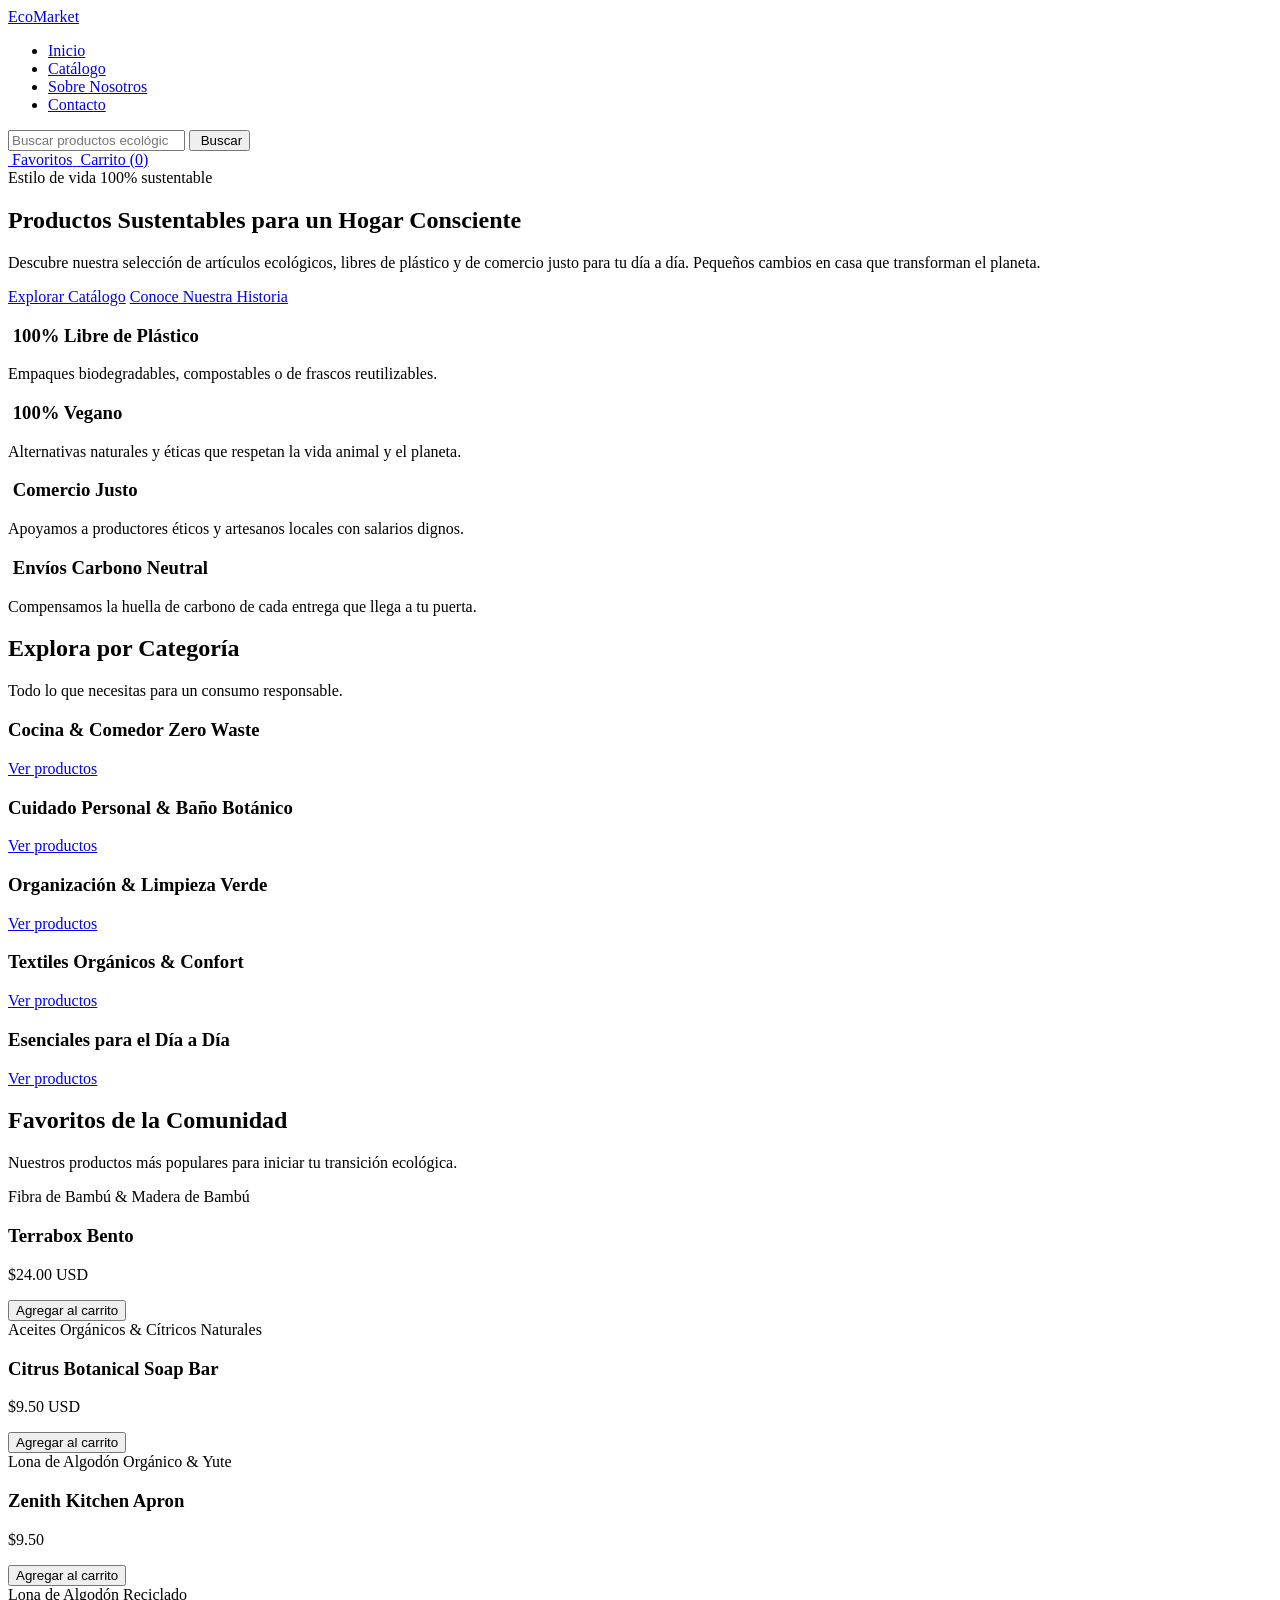
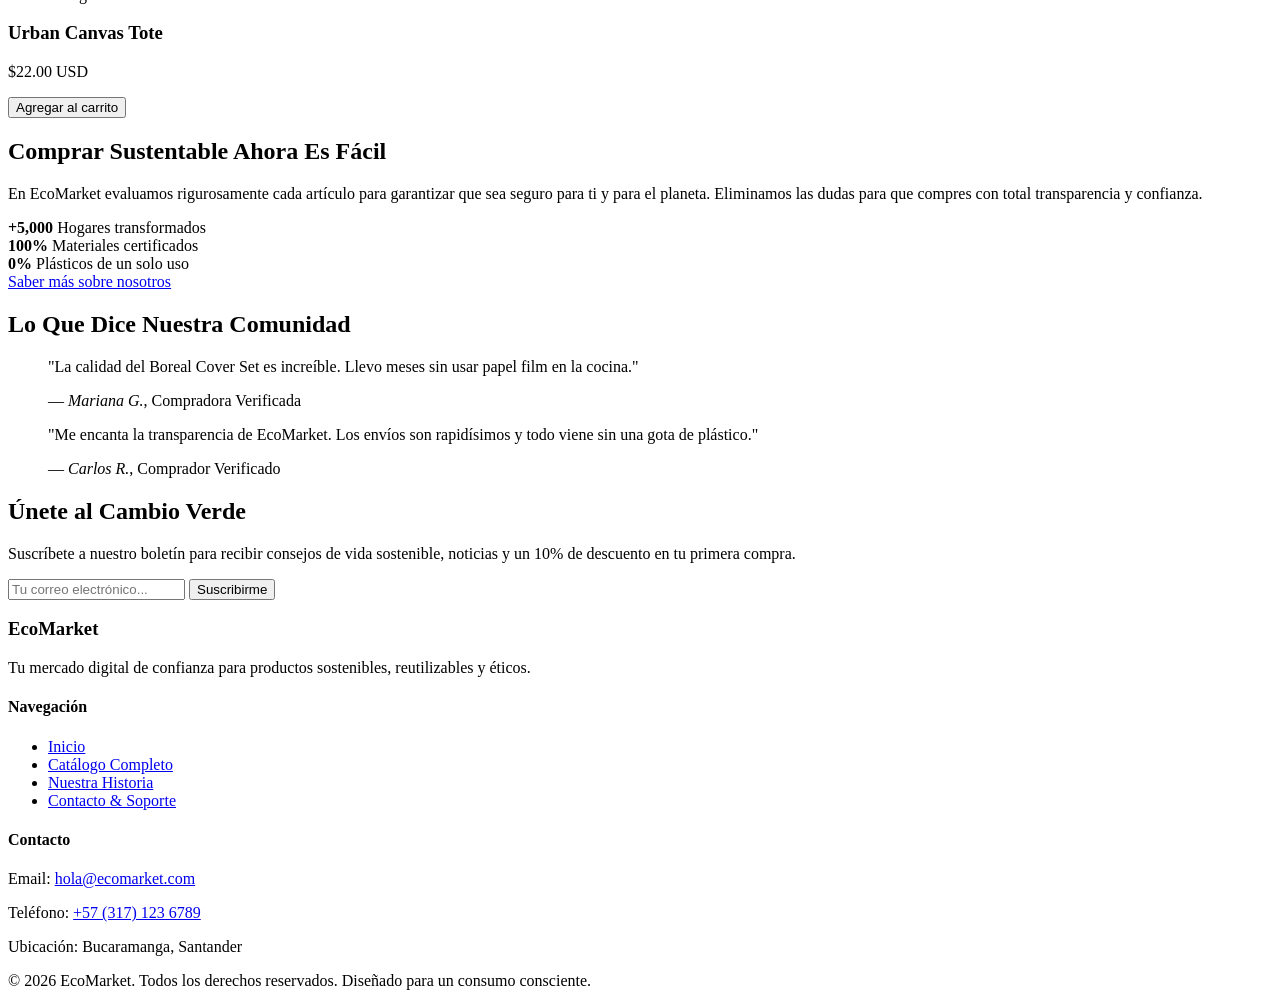
==== index.html @ e83c9e43 "feat:" ====
<!DOCTYPE html>
<html lang="es">
<head>
  <meta charset="UTF-8">
  <meta name="viewport" content="width=device-width, initial-scale=1.0">
  <title>EcoMarket | Mercado Digital de Productos Sustentables</title>
  <link rel="stylesheet" href="css/main.css">
  <link rel="stylesheet" href="css/components.css">
  <link rel="stylesheet" href="css/layout.css">
  <link rel="stylesheet" href="css/animations.css">
</head>
<body>

  <header>
    <a href="#" class="logo">EcoMarket</a>
    
    <nav aria-label="Navegación principal">
      <ul>
        <li><a href="index.html">Inicio</a></li>
        <li><a href="../EcoMarket/views/productos.html">Catálogo</a></li>
        <li><a href="../EcoMarket/views/sobre-nosotros.html">Sobre Nosotros</a></li>
        <li><a href="../EcoMarket/views/contacto.html">Contacto</a></li>
      </ul>
    </nav>


<form role="search" action="..." method="get" class="header-search">
    <div class="search-input-wrapper">
      <input 
        type="search" 
        id="search-input" 
        name="q" 
        placeholder="Buscar productos ecológicos..." 
        required
      >
      <button type="submit" aria-label="Buscar">
        <img src="../EcoMarket/img/icons/search.svg" alt="" class="btn-icon-sm">
        <span>Buscar</span>
      </button>
    </div>
  </form>

  <div class="user-actions">
    <a href="#favoritos" class="user-btn">
      <img src="../EcoMarket/img/icons/borderstar.svg" alt="" class="btn-icon-sm">
      <span>Favoritos</span>
    </a>
    <a href="#carrito" class="user-btn" aria-label="Carrito de compras con 0 artículos">
      <img src="../EcoMarket/img/icons/cart.svg" alt="" class="btn-icon-sm">
      <span>Carrito (0)</span>
    </a>
  </div>
</header>


  <main id="inicio">

    <section class="hero" style="background-image: url('../EcoMarket/img/hero/hero.index.png');">
      <span class="badge">Estilo de vida 100% sustentable</span>
      <h1>Productos Sustentables para un Hogar Consciente</h1>
      <p>
        Descubre nuestra selección de artículos ecológicos, libres de plástico y de comercio justo para tu día a día. 
        Pequeños cambios en casa que transforman el planeta.
      </p>
      <div class="hero-buttons">
        <a href="../EcoMarket/views/productos.html" class="btn btn-primary">Explorar Catálogo</a>
        <a href="../EcoMarket/views/sobre-nosotros.html" class="btn btn-secondary">Conoce Nuestra Historia</a>
      </div>
    </section>

    <section class="benefits" aria-label="Beneficios Ecológicos">
      <div class="benefit-item">
        <h3>
            <img src="../EcoMarket/img/icons/boton1.svg" alt="" class="icon">
            100% Libre de Plástico
        </h3>
        <p>Empaques biodegradables, compostables o de frascos reutilizables.</p>
      </div>

      <div class="benefit-item">
        <h3>
            <img src="../EcoMarket/img/icons/boton2.svg" alt="" class="icon">
            100% Vegano
        </h3>
        <p>Alternativas naturales y éticas que respetan la vida animal y el planeta.</p>
      </div>

      <div class="benefit-item">
        <h3>
            <img src="../EcoMarket/img/icons/boton3.svg" alt="" class="icon">
            Comercio Justo
        </h3>
        <p>Apoyamos a productores éticos y artesanos locales con salarios dignos.</p>
      </div>

      <div class="benefit-item">
        <h3>
            <img src="../EcoMarket/img/icons/boton4.svg" alt="" class="icon">
            Envíos Carbono Neutral
        </h3>
        <p>Compensamos la huella de carbono de cada entrega que llega a tu puerta.</p>
      </div>

    </section>


    <section id="catalogo" class="categories">
      <h2>Explora por Categoría</h2>
      <p>Todo lo que necesitas para un consumo responsable.</p>
      
      <div class="category-grid">
        <article class="category-card">
          <h3>Cocina &amp; Comedor Zero Waste</h3>
          <a href="#cocina">Ver productos</a>
        </article>

        <article class="category-card">
          <h3>Cuidado Personal &amp; Baño Botánico</h3>
          <a href="#cuidado-personal">Ver productos</a>
        </article>

        <article class="category-card">
          <h3>Organización &amp; Limpieza Verde</h3>
          <a href="#limpieza">Ver productos</a>
        </article>

        <article class="category-card">
          <h3>Textiles Orgánicos &amp; Confort</h3>
          <a href="#textiles">Ver productos</a>
        </article>

        <article class="category-card">
          <h3>Esenciales para el Día a Día</h3>
          <a href="#esenciales">Ver productos</a>
        </article>
      </div>
    </section>


    <section class="featured-products">
      <h2>Favoritos de la Comunidad</h2>
      <p>Nuestros productos más populares para iniciar tu transición ecológica.</p>

      <div class="product-grid">
        <!-- Producto 1 -->
        <article class="product-card">
          <span class="product-badge">Fibra de Bambú &amp; Madera de Bambú</span>
          <h3>Terrabox Bento</h3>
          <p class="price">$24.00 USD</p>
          <button type="button">Agregar al carrito</button>
        </article>

        <!-- Producto 2 -->
        <article class="product-card">
          <span class="product-badge">Aceites Orgánicos &amp; Cítricos Naturales</span>
          <h3>Citrus Botanical Soap Bar</h3>
          <p class="price">$9.50 USD</p>
          <button type="button">Agregar al carrito</button>
        </article>

        <!-- Producto 3 -->
        <article class="product-card">
          <span class="product-badge">Lona de Algodón Orgánico &amp; Yute</span>
          <h3>Zenith Kitchen Apron</h3>
          <p class="price">$9.50</p>
          <button type="button">Agregar al carrito</button>
        </article>

        <!-- Producto 4 -->
        <article class="product-card">
          <span class="product-badge">Lona de Algodón Reciclado</span>
          <h3>Urban Canvas Tote</h3>
          <p class="price">$22.00 USD</p>
          <button type="button">Agregar al carrito</button>
        </article>
      </div>
    </section>


    <section id="sobre-nosotros" class="about-brand">
      <h2>Comprar Sustentable Ahora Es Fácil</h2>
      <p>
        En EcoMarket evaluamos rigurosamente cada artículo para garantizar que sea seguro para ti y para el planeta. 
        Eliminamos las dudas para que compres con total transparencia y confianza.
      </p>

      <div class="stats-grid">
        <div class="stat-item">
          <strong class="stat-number">+5,000</strong>
          <span class="stat-label">Hogares transformados</span>
        </div>
        <div class="stat-item">
          <strong class="stat-number">100%</strong>
          <span class="stat-label">Materiales certificados</span>
        </div>
        <div class="stat-item">
          <strong class="stat-number">0%</strong>
          <span class="stat-label">Plásticos de un solo uso</span>
        </div>
      </div>

      <a href="#historia-completa" class="btn">Saber más sobre nosotros</a>
    </section>


    <section class="testimonials">
      <h2>Lo Que Dice Nuestra Comunidad</h2>

      <div class="testimonials-grid">
        <blockquote class="testimonial-card">
          <p>"La calidad del Boreal Cover Set es increíble. Llevo meses sin usar papel film en la cocina."</p>
          <footer>— <cite>Mariana G.</cite>, Compradora Verificada</footer>
        </blockquote>

        <blockquote class="testimonial-card">
          <p>"Me encanta la transparencia de EcoMarket. Los envíos son rapidísimos y todo viene sin una gota de plástico."</p>
          <footer>— <cite>Carlos R.</cite>, Comprador Verificado</footer>
        </blockquote>
      </div>
    </section>


    <section class="newsletter-section">
      <h2>Únete al Cambio Verde</h2>
      <p>Suscríbete a nuestro boletín para recibir consejos de vida sostenible, noticias y un 10% de descuento en tu primera compra.</p>
  
    <form class="newsletter-form" action="#" method="post">
      <input 
        type="email" 
        placeholder="Tu correo electrónico..." 
        required 
        aria-label="Tu correo electrónico"
      >
      <button type="submit">Suscribirme</button>
    </form>
  </section>

  </main>


  <footer id="contacto">
    <div class="footer-columns">
      

      <div class="footer-col">
        <h3>EcoMarket</h3>
        <p>Tu mercado digital de confianza para productos sostenibles, reutilizables y éticos.</p>
      </div>


      <div class="footer-col">
        <h4>Navegación</h4>
        <ul>
            <li><a href="index.html">Inicio</a></li>
          <li><a href="../EcoMarket/views/productos.html">Catálogo Completo</a></li>
          <li><a href="../EcoMarket/views/sobre-nosotros.html">Nuestra Historia</a></li>
          <li><a href="../EcoMarket/views/contacto.html">Contacto &amp; Soporte</a></li>
        </ul>
      </div>


      <div class="footer-col">
        <h4>Contacto</h4>
        <p>Email: <a href="mailto:hola@ecomarket.com">hola@ecomarket.com</a></p>
        <p>Teléfono: <a href="tel:+525512345678">+57 (317) 123 6789</a></p>
        <p>Ubicación: Bucaramanga, Santander</p>
      </div>

    </div>

    <div class="footer-bottom">
      <p>&copy; 2026 EcoMarket. Todos los derechos reservados. Diseñado para un consumo consciente.</p>
    </div>
  </footer>

</body>
</html>
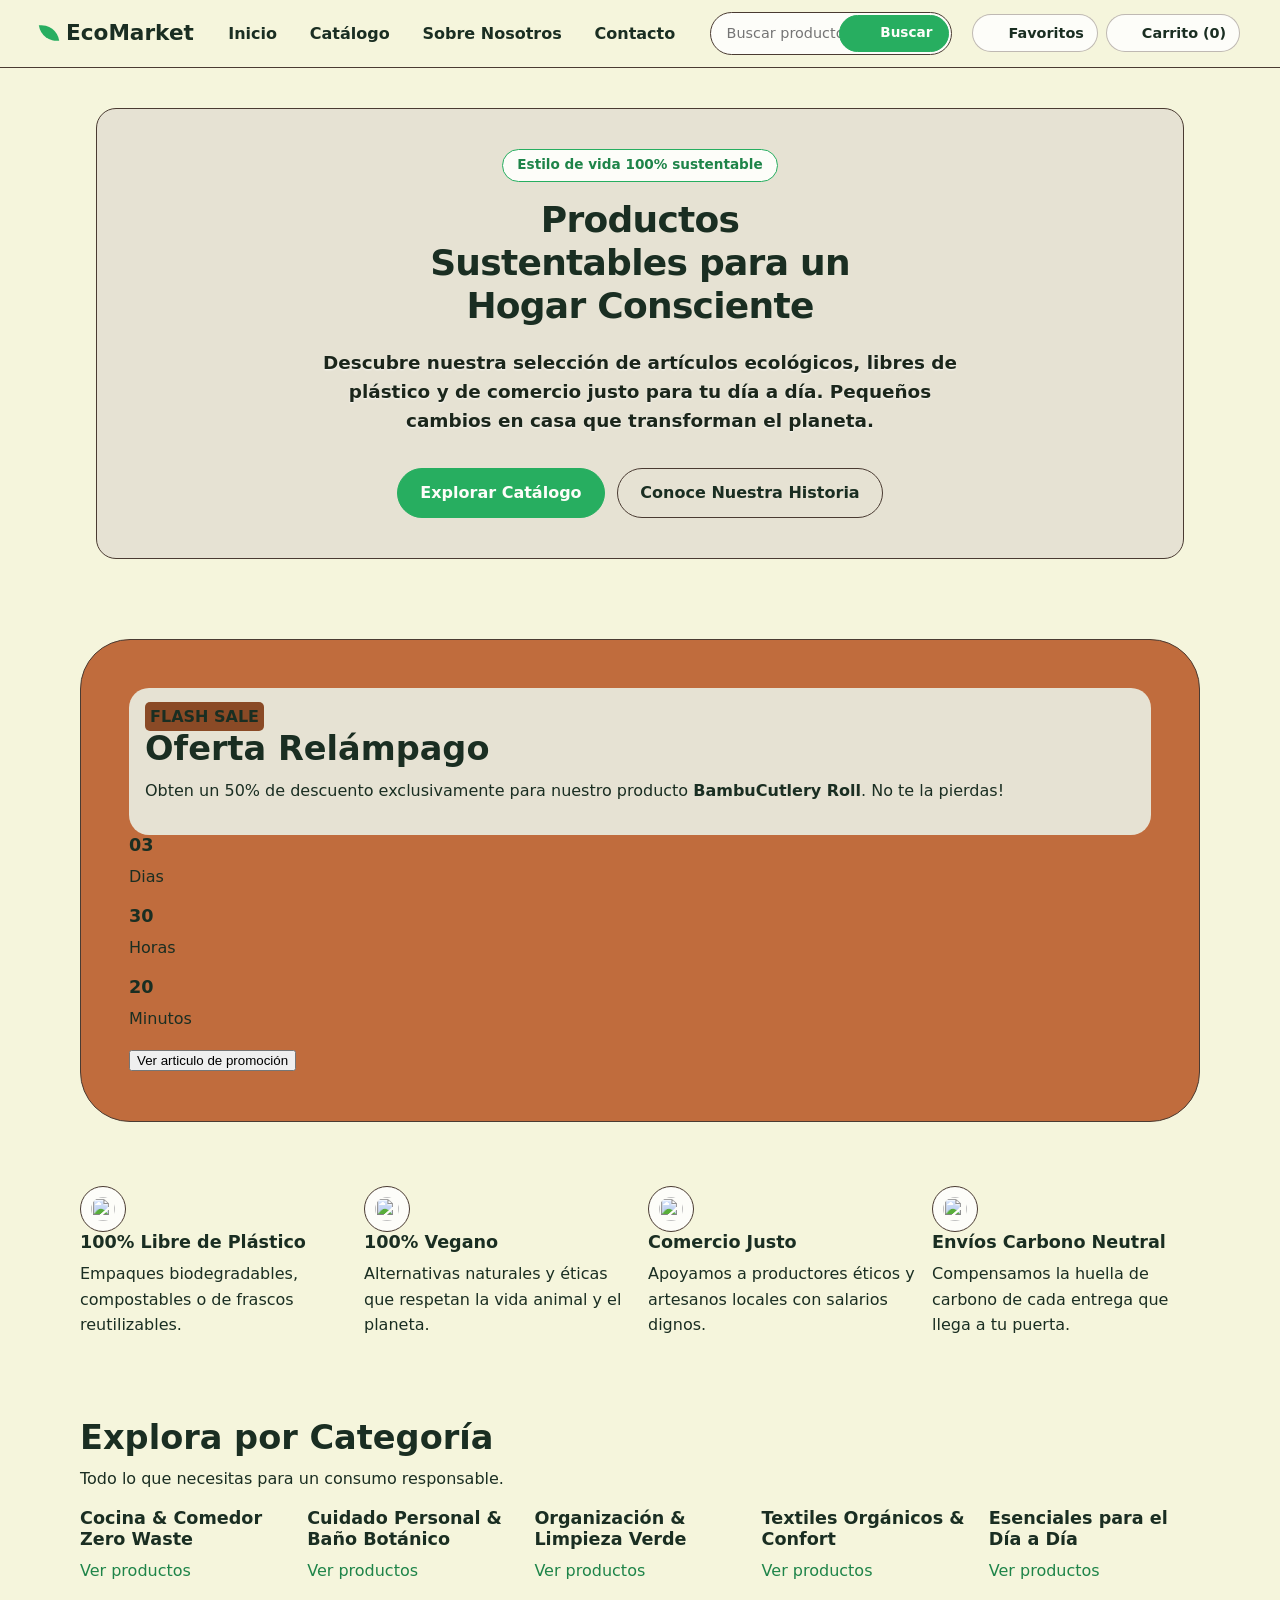
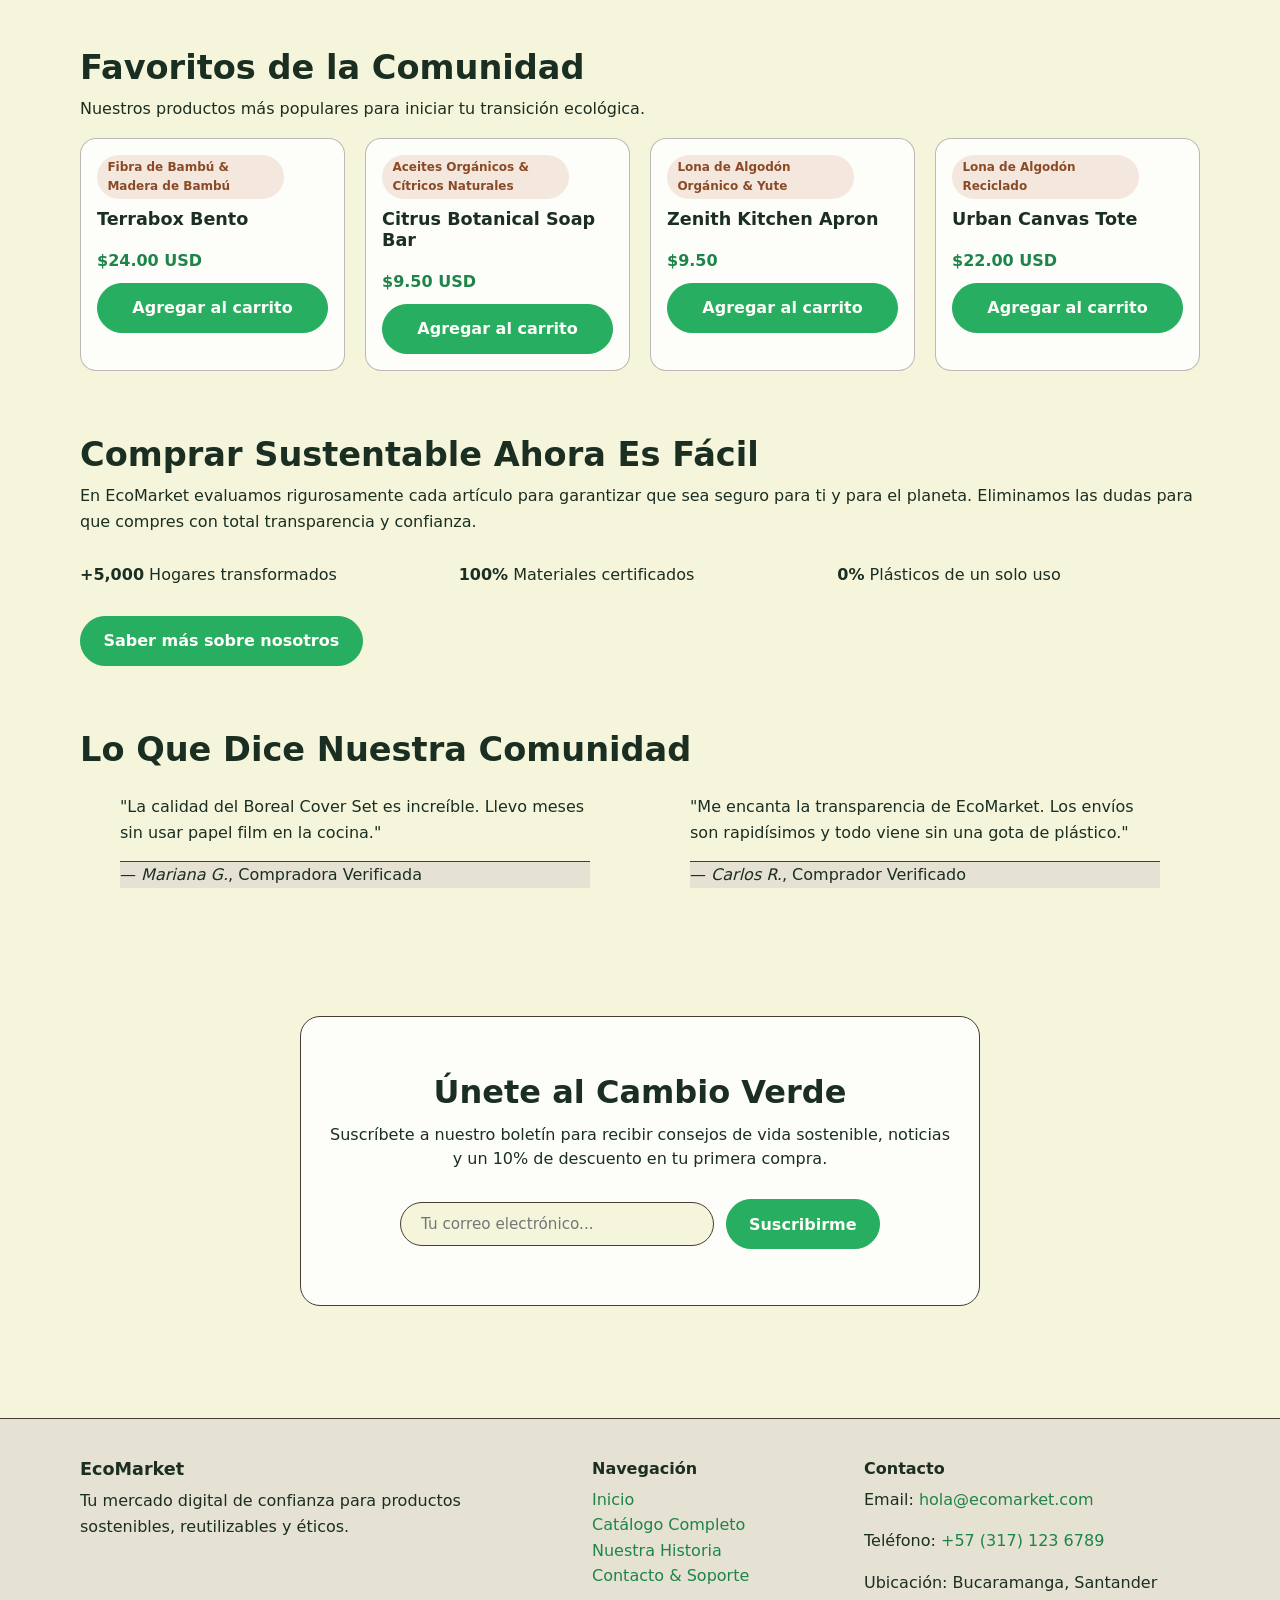
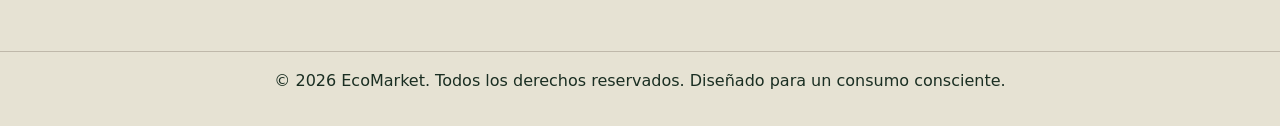
==== commit cc1676f9: "feat:" ====
--- a/index.html
+++ b/index.html
@@ -17,9 +17,9 @@
     <nav aria-label="Navegación principal">
       <ul>
         <li><a href="index.html">Inicio</a></li>
-        <li><a href="../EcoMarket/views/productos.html">Catálogo</a></li>
-        <li><a href="../EcoMarket/views/sobre-nosotros.html">Sobre Nosotros</a></li>
-        <li><a href="../EcoMarket/views/contacto.html">Contacto</a></li>
+        <li><a href="../EcoMarket Examen/views/productos.html">Catálogo</a></li>
+        <li><a href="../EcoMarket Examen/views/sobre-nosotros.html">Sobre Nosotros</a></li>
+        <li><a href="../EcoMarket Examen/views/contacto.html">Contacto</a></li>
       </ul>
     </nav>
 
@@ -68,6 +68,32 @@
       </div>
     </section>
 
+    <section class="offer" aria-label="oferta">
+
+      <div class="text">
+      <span class="spam">FLASH SALE</span>
+      <h2>Oferta Relámpago</h2>
+      <p>Obten un 50% de descuento exclusivamente para nuestro producto <strong>BambuCutlery Roll</strong>. No te la pierdas!</strong></p>
+      </div>
+
+      <div class="contador">
+        <h3>03</h3>
+        <p>Dias</p>
+      </div>
+
+      <div class="contador">
+        <h3>30</h3>
+        <p>Horas</p>
+      </div>
+
+      <div class="contador">
+        <h3>20</h3>
+        <p>Minutos</p>
+      </div>
+
+      <button type="catalogo">Ver articulo de promoción</button>
+    </section>
+
     <section class="benefits" aria-label="Beneficios Ecológicos">
       <div class="benefit-item">
         <h3>
--- a/css/main.css
+++ b/css/main.css
@@ -0,0 +1,200 @@
+/* ==========================================================================
+  EcoMarket — main.css (Variables, reset y reglas globales por página)
+  ========================================================================== */
+
+:root {
+  --green: #27ae60;
+  --green-dark: #1e8449;
+  --emerald: #2ecc71;
+  --bg: #f5f5dc;
+  --card: #fdfdf9;
+  --sand: #e6e2d3;
+  --terracotta: #c06c3d;
+  --terracotta-ink: #8a4a26;
+  --cacao: #4a3b32;
+  --ink: #1a2e22;
+  --muted: #54655a;
+
+  --line: 1.5px solid rgba(74, 59, 50, 0.35);
+  --line-strong: 1.5px solid var(--cacao);
+  --radius: 16px;
+  --radius-lg: 24px;
+  --gutter: clamp(1rem, 4vw, 2.5rem);
+  --maxw: 1200px;
+}
+
+*, *::before, *::after { box-sizing: border-box; }
+
+body {
+  margin: 0;
+  background: var(--bg);
+  color: var(--ink);
+  font-family: "Nunito", "Segoe UI", system-ui, -apple-system, sans-serif;
+  font-size: 1rem;
+  line-height: 1.6;
+  -webkit-font-smoothing: antialiased;
+}
+
+img { max-width: 100%; height: auto; display: block; }
+
+h1, h2, h3, h4 { margin: 0 0 0.5rem; line-height: 1.2; font-weight: 800; color: var(--ink); }
+h1 { font-size: clamp(2rem, 5vw, 3.25rem); letter-spacing: -0.02em; }
+h2 { font-size: clamp(1.5rem, 3vw, 2.1rem); }
+h3 { font-size: 1.1rem; }
+h4 { font-size: 1rem; }
+
+p { margin: 0 0 1rem; }
+ul { margin: 0; padding: 0; list-style: none; }
+
+a { color: var(--green-dark); text-decoration: none; }
+a:hover { color: var(--ink); }
+
+:focus-visible {
+  outline: 3px solid var(--green-dark);
+  outline-offset: 2px;
+}
+
+.visually-hidden {
+  position: absolute !important;
+  width: 1px; height: 1px;
+  margin: -1px; padding: 0;
+  overflow: hidden;
+  clip: rect(0 0 0 0);
+  white-space: nowrap;
+  border: 0;
+}
+
+/* Reglas por vista mediante :has() */
+main:has(.hero) .hero h1 { max-width: 18ch; margin-inline: auto; }
+main:has(.catalog-container) .hero-catalog { padding-block: clamp(1.75rem, 4vw, 3rem); text-align: left; }
+main:has(.catalog-container) .hero-catalog p { margin-inline: 0; }
+main:has(.hero-about) .hero-about h1 { max-width: 20ch; margin-inline: auto; }
+
+main:has(.contact-form-section) {
+  display: grid;
+  grid-template-columns: minmax(0, 1.1fr) minmax(0, 0.9fr);
+  grid-template-areas:
+    "hero hero"
+    "form info"
+    "faq  faq";
+  column-gap: clamp(1.5rem, 4vw, 3rem);
+  row-gap: clamp(2.5rem, 6vw, 4rem);
+  align-items: start;
+}
+main:has(.contact-form-section) > .hero-contact { grid-area: hero; }
+main:has(.contact-form-section) > .contact-form-section { grid-area: form; text-align: left; margin: 0; max-width: none; }
+main:has(.contact-form-section) > .contact-channels { grid-area: info; }
+main:has(.contact-form-section) > .faq-section { grid-area: faq; }
+main:has(.contact-form-section) .channels-grid { grid-template-columns: 1fr; }
+
+@media (max-width: 900px) {
+  main:has(.contact-form-section) {
+    grid-template-columns: minmax(0, 1fr);
+    grid-template-areas:
+      "hero"
+      "form"
+      "info"
+      "faq";
+  }
+}
+
+/* --- Prevenir cualquier desplazamiento horizontal global --- */
+html, body {
+  max-width: 100%;
+  overflow-x: hidden;
+}
+
+/* --- Ajustes de la cabecera para pantallas de celulares --- */
+@media (max-width: 768px) {
+  
+  header {
+    display: flex;
+    display: flex;
+    flex-wrap: wrap;
+    align-items: center;
+    padding: 0.75rem 1rem;
+    gap: 0.75rem;
+    width: 100%;
+    box-sizing: border-box;
+  }
+
+  /* 1. Logo centrado */
+  header .logo {
+    margin-bottom: 0.25rem;
+  }
+
+  /* 2. Botones de Favoritos y Carrito en una sola fila */
+  .user-actions {
+    display: flex;
+    justify-content: center;
+    width: 100%;
+    gap: 0.5rem;
+  }
+
+  .user-btn {
+    font-size: 0.8rem;
+    padding: 0.4rem 0.75rem;
+  }
+
+  /* 3. Buscador ocupando todo el ancho */
+  .header-search {
+    width: 100%;
+    max-width: 100%;
+  }
+
+  .search-input-wrapper {
+    width: 100%;
+    display: flex;
+  }
+
+  .search-input-wrapper input {
+    width: 100%;
+    min-width: 0; /* Permite que el input se reduzca sin desbordar */
+  }
+
+  /* 4. Menú de navegación adaptable */
+  nav[aria-label="Navegación principal"] {
+    width: 100%;
+    overflow-x: auto; /* Permite deslizar los enlaces suavemente sin barra visible */
+    white-space: nowrap;
+    -webkit-overflow-scrolling: touch;
+    scrollbar-width: none; /* Oculta la barra en Firefox */
+  }
+
+  nav[aria-label="Navegación principal"]::-webkit-scrollbar {
+    display: none; /* Oculta la barra de desplazamiento fea en Chrome/Safari */
+  }
+
+  nav[aria-label="Navegación principal"] ul {
+    display: flex;
+    justify-content: center;
+    flex-wrap: wrap; /* Hace que los enlaces pasen abajo si no caben */
+    gap: 0.75rem 1.25rem;
+    padding: 0.25rem 0;
+    margin: 0;
+  }
+
+  nav[aria-label="Navegación principal"] a {
+    font-size: 0.9rem;
+  }
+}
+
+*, *::before, *::after {
+  box-sizing: border-box;
+}
+
+html, body {
+  max-width: 100%;
+  overflow-x: hidden; /* Oculta cualquier scroll horizontal accidental */
+}
+
+img {
+  max-width: 100%;
+  height: auto;
+  display: block;
+}
+
+@media (max-width: 768px) {
+/* Convierte las cuadrículas múltiples en una sola columna en pantallas medianas/pequeñas */
+.benefits, .product-grid, .footer-columns { grid-template-columns: 1fr;}
+}
--- a/css/components.css
+++ b/css/components.css
@@ -0,0 +1,408 @@
+/* ==========================================================================
+  EcoMarket — components.css (Componentes, tarjetas, imágenes e iconos)
+  ========================================================================== */
+
+/* Íconos circulares */
+.icon {
+  box-sizing: content-box;
+  width: 24px;
+  height: 24px;
+  padding: 10px;
+  border: var(--line-strong);
+  border-radius: 50%;
+  background: var(--card);
+  flex-shrink: 0;
+  object-fit: contain;
+}
+
+/* Botones y Badges */
+.btn,
+.btn-add,
+.product-card > button:not(.favorite-btn),
+form button[type="submit"] {
+  display: inline-flex;
+  align-items: center;
+  justify-content: center;
+  gap: 0.5rem;
+  padding: 0.7rem 1.4rem;
+  border: 1.5px solid var(--green);
+  border-radius: 999px;
+  background: var(--green);
+  color: var(--card);
+  font: inherit;
+  font-weight: 700;
+  cursor: pointer;
+}
+
+.btn:hover,
+.btn-add:hover,
+.product-card > button:not(.favorite-btn):hover,
+form button[type="submit"]:hover {
+  background: var(--green-dark);
+  border-color: var(--green-dark);
+  color: var(--card);
+}
+
+.btn-secondary {
+  background: transparent;
+  border: var(--line-strong);
+  color: var(--ink);
+}
+.btn-secondary:hover {
+  background: var(--sand);
+  border-color: var(--cacao);
+}
+
+.badge {
+  display: inline-block;
+  margin-bottom: 1rem;
+  padding: 0.3rem 0.9rem;
+  border: 1.5px solid var(--green);
+  border-radius: 999px;
+  background: var(--card);
+  color: var(--green-dark);
+  font-size: 0.85rem;
+  font-weight: 700;
+}
+
+/* Header */
+header {
+  position: sticky;
+  top: 0;
+  z-index: 50;
+  display: flex;
+  align-items: center;
+  gap: 1.25rem;
+  padding: 0.75rem var(--gutter);
+  background: var(--bg);
+  border-bottom: var(--line-strong);
+}
+
+.logo {
+  display: inline-flex;
+  align-items: center;
+  gap: 0.5rem;
+  font-size: 1.35rem;
+  font-weight: 800;
+  color: var(--ink);
+}
+.logo::before {
+  content: "";
+  width: 18px;
+  height: 18px;
+  background: var(--green);
+  border-radius: 0 100% 0 100%;
+  transform: rotate(-8deg);
+}
+
+nav ul { display: flex; gap: 0.25rem; }
+nav a {
+  display: block;
+  padding: 0.4rem 0.9rem;
+  border-radius: 999px;
+  color: var(--ink);
+  font-weight: 600;
+  white-space: nowrap;
+}
+nav a:hover { background: var(--sand); }
+
+header form[role="search"] {
+  display: flex;
+  flex: 1;
+  max-width: 380px;
+  margin-left: auto;
+  position: relative;
+}
+header form[role="search"] input {
+  width: 100%;
+  padding: 0.55rem 5.5rem 0.55rem 1rem;
+  border: var(--line-strong);
+  border-radius: 999px;
+  background: var(--card);
+  color: var(--ink);
+  font: inherit;
+  font-size: 0.9rem;
+}
+header form[role="search"] button {
+  position: absolute;
+  top: 3px; right: 3px; bottom: 3px;
+  padding: 0 1rem;
+  font-size: 0.85rem;
+}
+
+.user-actions { display: flex; align-items: center; gap: 0.5rem; }
+.user-actions a {
+  padding: 0.4rem 0.8rem;
+  border: var(--line);
+  border-radius: 999px;
+  background: var(--card);
+  color: var(--ink);
+  font-size: 0.9rem;
+  font-weight: 700;
+  white-space: nowrap;
+}
+
+/* Heros */
+.hero, .hero-contact, .hero-about, .hero-catalog {
+  padding: clamp(2.5rem, 7vw, 4rem) clamp(1.25rem, 5vw, 3rem);
+  text-align: center;
+  background-color: var(--sand);
+  border: var(--line-strong);
+  border-radius: var(--radius-lg);
+}
+.hero p, .hero-contact p, .hero-about p, .hero-catalog p {
+  max-width: 60ch;
+  margin-inline: auto;
+  color: var(--muted);
+}
+
+/* Tarjetas de Producto */
+.product-card {
+  position: relative;
+  display: flex;
+  flex-direction: column;
+  gap: 0.6rem;
+  padding: 1rem;
+  background: var(--card);
+  border: var(--line);
+  border-radius: var(--radius);
+}
+.product-card:hover { border-color: var(--cacao); }
+
+.product-badge {
+  align-self: flex-start;
+  max-width: calc(100% - 2.75rem);
+  padding: 0.2rem 0.65rem;
+  border-radius: 999px;
+  background: rgba(192, 108, 61, 0.14);
+  color: var(--terracotta-ink);
+  font-size: 0.75rem;
+  font-weight: 700;
+}
+
+.price { margin: 0; font-weight: 800; color: var(--green-dark); }
+
+.product-img-wrapper {
+  aspect-ratio: 1 / 1;
+  overflow: hidden;
+  background: var(--sand);
+  border: var(--line);
+  border-radius: 12px;
+}
+.product-img-wrapper img { width: 100%; height: 100%; object-fit: cover; }
+
+.product-card-footer {
+  display: flex;
+  align-items: center;
+  justify-content: space-between;
+  gap: 0.5rem;
+  margin-top: auto;
+}
+
+.favorite-btn {
+  position: absolute;
+  top: 0.75rem; right: 0.75rem;
+  z-index: 2;
+  display: grid;
+  place-items: center;
+  width: 36px; height: 36px;
+  padding: 0;
+  background: var(--card);
+  border: var(--line-strong);
+  border-radius: 50%;
+  cursor: pointer;
+}
+.favorite-btn img { width: 18px; height: 18px; }
+
+/* Filtros y Formularios */
+.filter-group {
+  padding: 1.1rem;
+  background: var(--card);
+  border: var(--line);
+  border-radius: var(--radius);
+}
+.filter-list { display: flex; flex-direction: column; gap: 0.5rem; }
+.filter-list label { display: flex; align-items: flex-start; gap: 0.6rem; font-size: 0.9rem; cursor: pointer; }
+
+.contact-form {
+  display: flex;
+  flex-direction: column;
+  gap: 1.1rem;
+  padding: clamp(1.25rem, 4vw, 2rem);
+  background: var(--card);
+  border: var(--line-strong);
+  border-radius: var(--radius-lg);
+}
+.form-group { display: flex; flex-direction: column; gap: 0.35rem; }
+.form-group input, .form-group select, .form-group textarea {
+  width: 100%;
+  padding: 0.7rem 1rem;
+  border: var(--line-strong);
+  border-radius: 12px;
+  background: var(--bg);
+  color: var(--ink);
+  font: inherit;
+}
+
+/* Footer */
+footer { background: var(--sand); border-top: var(--line-strong); }
+.footer-bottom { padding: 1rem var(--gutter); text-align: center; border-top: 1.5px solid rgba(74, 59, 50, 0.25); }
+
+/* --- Tamaño controlado para los iconos de botones del header --- */
+.btn-icon-sm {
+  width: 16px;
+  height: 16px;
+  object-fit: contain;
+  display: inline-block;
+  vertical-align: middle;
+}
+
+/* --- Botones de usuario (Favoritos / Carrito) --- */
+.user-actions {
+  display: flex;
+  align-items: center;
+  gap: 0.5rem;
+}
+
+.user-btn {
+  display: inline-flex;
+  align-items: center;
+  gap: 0.4rem;
+  padding: 0.45rem 0.9rem;
+  border: var(--line-strong);
+  border-radius: 999px;
+  background: var(--card);
+  color: var(--ink);
+  font-size: 0.875rem;
+  font-weight: 700;
+  text-decoration: none;
+  white-space: nowrap;
+}
+
+.user-btn:hover {
+  background: var(--sand);
+  border-color: var(--green);
+}
+
+/* --- Corregir la Lupa Gigante de la Barra Lateral --- */
+.search-box {
+  position: relative;
+  width: 100%;
+}
+
+.sidebar-search-icon {
+  position: absolute;
+  top: 50%;
+  left: 0.75rem;
+  width: 18px; /* Forzamos tamaño pequeño */
+  height: 18px;
+  transform: translateY(-50%);
+  pointer-events: none;
+}
+
+.search-box input {
+  width: 100%;
+  padding: 0.55rem 0.75rem 0.55rem 2.25rem; /* Dejamos espacio para el icono */
+  border: var(--line-strong);
+  border-radius: 12px;
+  background: var(--bg);
+  color: var(--ink);
+  font: inherit;
+  font-size: 0.875rem;
+}
+
+/* --- Contenedor del ordenador --- */
+.sort-options {
+  display: flex;
+  align-items: center;
+  gap: 0.6rem;
+  font-size: 0.9rem;
+  font-weight: 700;
+  color: var(--ink);
+}
+
+/* --- Estilo personalizado del <select> --- */
+.sort-options select {
+  padding: 0.45rem 2.2rem 0.45rem 1rem;
+  border: var(--line-strong);
+  border-radius: 999px;            /* Forma de píldora redondeada */
+  background-color: var(--card);    /* Fondo claro de tarjetas */
+  color: var(--ink);
+  font-family: inherit;
+  font-size: 0.875rem;
+  font-weight: 700;
+  cursor: pointer;
+  outline: none;
+  
+  /* Quita la flecha nativa tosca del sistema operativo */
+  -webkit-appearance: none;
+  -moz-appearance: none;
+  appearance: none;
+  
+  /* Añade una flecha personalizada suave usando un SVG inline */
+  background-image: url("data:image/svg+xml;utf8,<svg xmlns='http://www.w3.org/2000/svg' width='12' height='12' viewBox='0 0 24 24' fill='none' stroke='%234a3b32' stroke-width='2.5' stroke-linecap='round' stroke-linejoin='round'><polyline points='6 9 12 15 18 9'></polyline></svg>");
+  background-repeat: no-repeat;
+  background-position: right 0.85rem center;
+  
+  transition: border-color 0.15s ease, background-color 0.15s ease;
+}
+
+/* --- Estados Hover y Focus --- */
+.sort-options select:hover {
+  background-color: var(--sand);
+  border-color: var(--green);
+}
+
+.sort-options select:focus-visible {
+  border-color: var(--green);
+  outline: 2px solid var(--green);
+  outline-offset: 1px;
+}
+
+/* --- Estilo unificado para los encabezados (Hero) de todas las páginas --- */
+.hero, 
+.hero-catalog, 
+.hero-about, 
+.hero-contact {
+  /* Capa semitransparente clara + tu imagen de fondo */
+  background-image: linear-gradient(
+      rgba(245, 245, 220, 0.85), 
+      rgba(245, 245, 220, 0.85)
+    ), 
+    url('../img/hero/hero-about.svg'); /* Puedes cambiar la imagen por página si lo deseas */
+  
+  background-size: cover;
+  background-position: center;
+  background-repeat: no-repeat;
+  border-radius: 20px;
+  padding: 4rem 2rem;
+  text-align: center;
+  margin: 1.5rem auto;
+  max-width: 1200px; /* Para que no se peguen a los bordes de la pantalla */
+}
+
+.offer {
+grid-template-columns: (1, 2fr);
+background-color: #c06c3d;
+border-color: var(--green);
+border-radius: 50px;
+margin: #4a3b32;
+padding: 3rem;
+border: var(--line-strong);
+}
+
+.text {
+  display: block;
+  background-color: #e6e2d3;
+  border-radius: 20px;
+  padding: 1rem;
+}
+
+.spam {
+  background-color: #8a4a26;
+  border-radius: 5px;
+  padding: 5px;
+  font-weight: 900;
+  margin-top: 15px;
+  margin-top: 3px;
+}
--- a/css/layout.css
+++ b/css/layout.css
@@ -0,0 +1,289 @@
+/* ==========================================================================
+   EcoMarket — layout.css (Estructura de cuadrículas y responsive)
+   ========================================================================== */
+
+main {
+  max-width: var(--maxw);
+  margin: 0 auto;
+  padding: 1.5rem var(--gutter) clamp(2.5rem, 6vw, 4rem);
+  display: flex;
+  flex-direction: column;
+  gap: clamp(2.5rem, 6vw, 4rem);
+}
+
+.hero-buttons, .cta-buttons {
+  display: flex;
+  flex-wrap: wrap;
+  justify-content: center;
+  gap: 0.75rem;
+  margin-top: 1.5rem;
+}
+
+.benefits, .pillars-grid {
+  display: grid;
+  grid-template-columns: repeat(4, 1fr);
+  gap: 1rem;
+}
+
+.category-grid {
+  display: grid;
+  grid-template-columns: repeat(auto-fit, minmax(190px, 1fr));
+  gap: 1rem;
+}
+
+.product-grid { display: grid; grid-template-columns: repeat(4, 1fr); gap: 1.25rem; }
+.products-grid { display: grid; grid-template-columns: repeat(auto-fill, minmax(220px, 1fr)); gap: 1.25rem; }
+
+.stats-grid { display: grid; grid-template-columns: repeat(3, 1fr); gap: 1rem; margin: 1.75rem 0; }
+.mission-vision-grid { display: grid; grid-template-columns: 1fr 1fr; gap: 1.25rem; }
+.testimonials-grid { display: grid; grid-template-columns: repeat(2, 1fr); gap: 1.25rem; }
+.channels-grid { display: grid; grid-template-columns: repeat(3, 1fr); gap: 1.25rem; }
+
+.catalog-container {
+  display: grid;
+  grid-template-columns: 270px 1fr;
+  gap: 2rem;
+  align-items: start;
+}
+
+.catalog-filters {
+  position: sticky;
+  top: 5.5rem;
+  display: flex;
+  flex-direction: column;
+  gap: 1rem;
+}
+
+.results-header {
+  display: flex;
+  align-items: center;
+  justify-content: space-between;
+  gap: 0.75rem;
+  margin-bottom: 1.25rem;
+}
+
+.footer-columns {
+  display: grid;
+  grid-template-columns: 2fr 1fr 1.4fr;
+  gap: 2rem;
+  max-width: var(--maxw);
+  margin: 0 auto;
+  padding: 2.5rem var(--gutter);
+}
+
+/* --- Estructura Principal del Catálogo (Filtros a la izq, Productos a la der) --- */
+.catalog-container {
+  display: grid;
+  grid-template-columns: 260px 1fr; /* Filtros fijos / Productos ocupan todo el resto */
+  gap: 2rem;
+  align-items: start;
+  width: 100%;
+}
+
+/* --- Cuadrícula Multicolumna de Productos (Ocupa toda la pantalla disponible) --- */
+.products-grid {
+  display: grid;
+  grid-template-columns: repeat(auto-fill, minmax(230px, 1fr)); /* Crea columnas dinámicas según el espacio */
+  gap: 1.25rem;
+  width: 100%;
+}
+
+/* Asegurar que las tarjetas de productos se adapten al contenedor */
+.product-card {
+  width: 100%;
+  box-sizing: border-box;
+}
+
+/* --- Contenedor Principal del Newsletter --- */
+.newsletter-section {
+  text-align: center;
+  padding: 3.5rem 1.5rem;
+  background-color: var(--card); /* Fondo contrastado estilo tarjeta */
+  border: var(--line-strong);
+  border-radius: 20px;
+  max-width: 680px;
+  margin: 3rem auto; /* Centrado en la página */
+}
+
+.newsletter-section h2 {
+  font-size: 2rem;
+  font-weight: 800;
+  color: var(--ink);
+  margin-bottom: 0.75rem;
+}
+
+.newsletter-section p {
+  color: var(--ink);
+  font-size: 1rem;
+  margin-bottom: 1.75rem;
+  line-height: 1.5;
+}
+
+/* --- Formulario y Caja de Entrada --- */
+.newsletter-form {
+  display: flex;
+  justify-content: center;
+  align-items: center;
+  gap: 0.75rem;
+  max-width: 480px;
+  margin: 0 auto;
+}
+
+.newsletter-form input[type="email"] {
+  flex: 1;
+  padding: 0.75rem 1.25rem;
+  border: var(--line-strong);
+  border-radius: 999px; /* Bordes totalmente redondeados estilo píldora */
+  background-color: var(--bg);
+  color: var(--ink);
+  font-family: inherit;
+  font-size: 0.95rem;
+  outline: none;
+  transition: border-color 0.2s ease, box-shadow 0.2s ease;
+}
+
+.newsletter-form input[type="email"]:focus {
+  border-color: var(--green);
+  box-shadow: 0 0 0 3px rgba(46, 204, 113, 0.2);
+}
+
+/* --- Botón "Suscribirme" --- */
+.newsletter-form button {
+  padding: 0.75rem 1.75rem;
+  border: none;
+  border-radius: 999px;
+  background-color: var(--green);
+  color: #ffffff;
+  font-family: inherit;
+  font-size: 0.95rem;
+  font-weight: 700;
+  cursor: pointer;
+  white-space: nowrap;
+  transition: background-color 0.2s ease, transform 0.15s ease;
+}
+
+.newsletter-form button:hover {
+  background-color: var(--green-dark);
+  transform: translateY(-1px);
+}
+
+/* --- Agrandar el círculo contenedor del icono --- */
+.value-icon, .feature-icon, .icon-circle {
+  width: 75px;   /* Cambia este valor para hacer el círculo más grande (ej: 80px o 90px) */
+  height: 75px;  /* Debe ser igual al width para que se mantenga perfectamente redondo */
+  display: flex;
+  align-items: center;
+  justify-content: center;
+  border-radius: 50%;
+  border: var(--line-strong);
+  background-color: var(--card);
+  margin-bottom: 1rem;
+}
+
+/* --- Agrandar la imagen o icono SVG que va dentro --- */
+.value-icon img, .feature-icon img, .icon-circle img {
+  width: 36px;   /* Aumenta este valor para que el icono se vea más grande (ej: 40px) */
+  height: 36px;
+  object-fit: contain;
+}
+
+  /* Ajusta los espacios internos (padding y márgenes) de las secciones principales */
+  .hero {
+    padding: 2.5rem 1rem;
+    margin: 1rem;
+    width: auto;
+  }
+
+/* 2. Estilos para que los títulos principales resalten */
+.hero h1, 
+.hero-catalog h1, 
+.hero-about h1, 
+.hero-contact h1 {
+  font-size: 2.25rem;
+  font-weight: 800;
+  color: var(--ink);
+  margin-bottom: 1rem;
+}
+
+/* 3. Estilos de alta legibilidad para los párrafos de todos los Hero */
+.hero p, 
+.hero-catalog p, 
+.hero-about p, 
+.hero-contact p {
+  color: #1b261b;             /* Verde oscuro profundo para máximo contraste */
+  font-size: 1.15rem;          /* Tamaño de letra más cómodo y legible */
+  font-weight: 600;            /* Letra semi-negrita */
+  line-height: 1.6;            /* Espaciado claro entre líneas */
+  max-width: 650px;            /* Limita el ancho del texto */
+  margin: 1.25rem auto 2rem;   /* Centra el párrafo automáticamente */
+  text-shadow: 0 1px 2px rgba(255, 255, 255, 0.8); /* Sombra clara de resalte */
+}
+
+/* --- Corrección para celulares (pantallas menores a 768px) --- */
+@media (max-width: 768px) {
+  
+  /* 1. Hace que los filtros y la cuadrícula de productos pasen a una sola columna */
+  .catalog-container {
+    grid-template-columns: 1fr !important; /* Pasa de 2 columnas a 1 columna vertical */
+    gap: 1.5rem;
+    width: 100%;
+    overflow: hidden; /* Evita que el contenedor empuje hacia la derecha */
+  }
+
+  /* 2. Ajusta los productos para que quepan en la pantalla del celular */
+  .products-grid, 
+  .product-grid {
+    grid-template-columns: repeat(2, 1fr) !important; /* Muestra 2 productos por fila */
+    gap: 0.75rem; /* Reduce el espacio entre tarjetas */
+    width: 100%;
+    box-sizing: border-box;
+  }
+
+  /* 3. Asegura que las tarjetas no se salgan */
+  .product-card {
+    width: 100% !important;
+    max-width: 100%;
+    box-sizing: border-box;
+  }
+
+  /* 4. Mantiene las imágenes dentro de su tarjeta */
+  .product-img-wrapper img {
+    width: 100%;
+    height: auto;
+    object-fit: cover;
+  }
+}
+
+/* --- Para pantallas de celulares muy pequeños (menores a 480px) --- */
+@media (max-width: 480px) {
+  /* Si prefieres que se vea 1 solo producto grande por fila en teléfonos pequeños: */
+  .products-grid, 
+  .product-grid {
+    grid-template-columns: 1fr !important; /* 1 producto por fila */
+  }
+}
+
+/* Breakpoints Responsive */
+@media (max-width: 1000px) {
+  .benefits, .pillars-grid { grid-template-columns: repeat(2, 1fr); }
+  .catalog-container { grid-template-columns: 1fr; 
+  width: 100%;
+  box-sizing: border-box;
+  overflow-y: auto;
+}
+  .catalog-filters { position: static; }
+}
+
+@media (max-width: 768px) {
+  header { flex-wrap: wrap; }
+  header form[role="search"] { order: 3; flex: 1 1 100%; max-width: none; }
+  nav { order: 4; flex: 1 1 100%; overflow-x: auto; }
+  
+  .channels-grid, .mission-vision-grid, .testimonials-grid { grid-template-columns: 1fr; }
+  .footer-columns { grid-template-columns: 1fr; }
+}
+
+@media (max-width: 560px) {
+  .products-grid { grid-template-columns: repeat(2, 1fr); gap: 0.75rem; }
+  .stats-grid { grid-template-columns: 1fr; }
+}
--- a/css/animations.css
+++ b/css/animations.css
@@ -0,0 +1,18 @@
+/* ==========================================================================
+   EcoMarket — animations.css (Transiciones)
+   ========================================================================== */
+
+html { scroll-behavior: smooth; }
+
+.btn, .btn-add, .product-card, .category-card {
+  transition: background-color 0.15s ease, border-color 0.15s ease, transform 0.15s ease;
+}
+
+.product-card:hover {
+  transform: translateY(-2px);
+}
+
+@media (prefers-reduced-motion: reduce) {
+  html { scroll-behavior: auto; }
+  * { transition: none !important; }
+}
